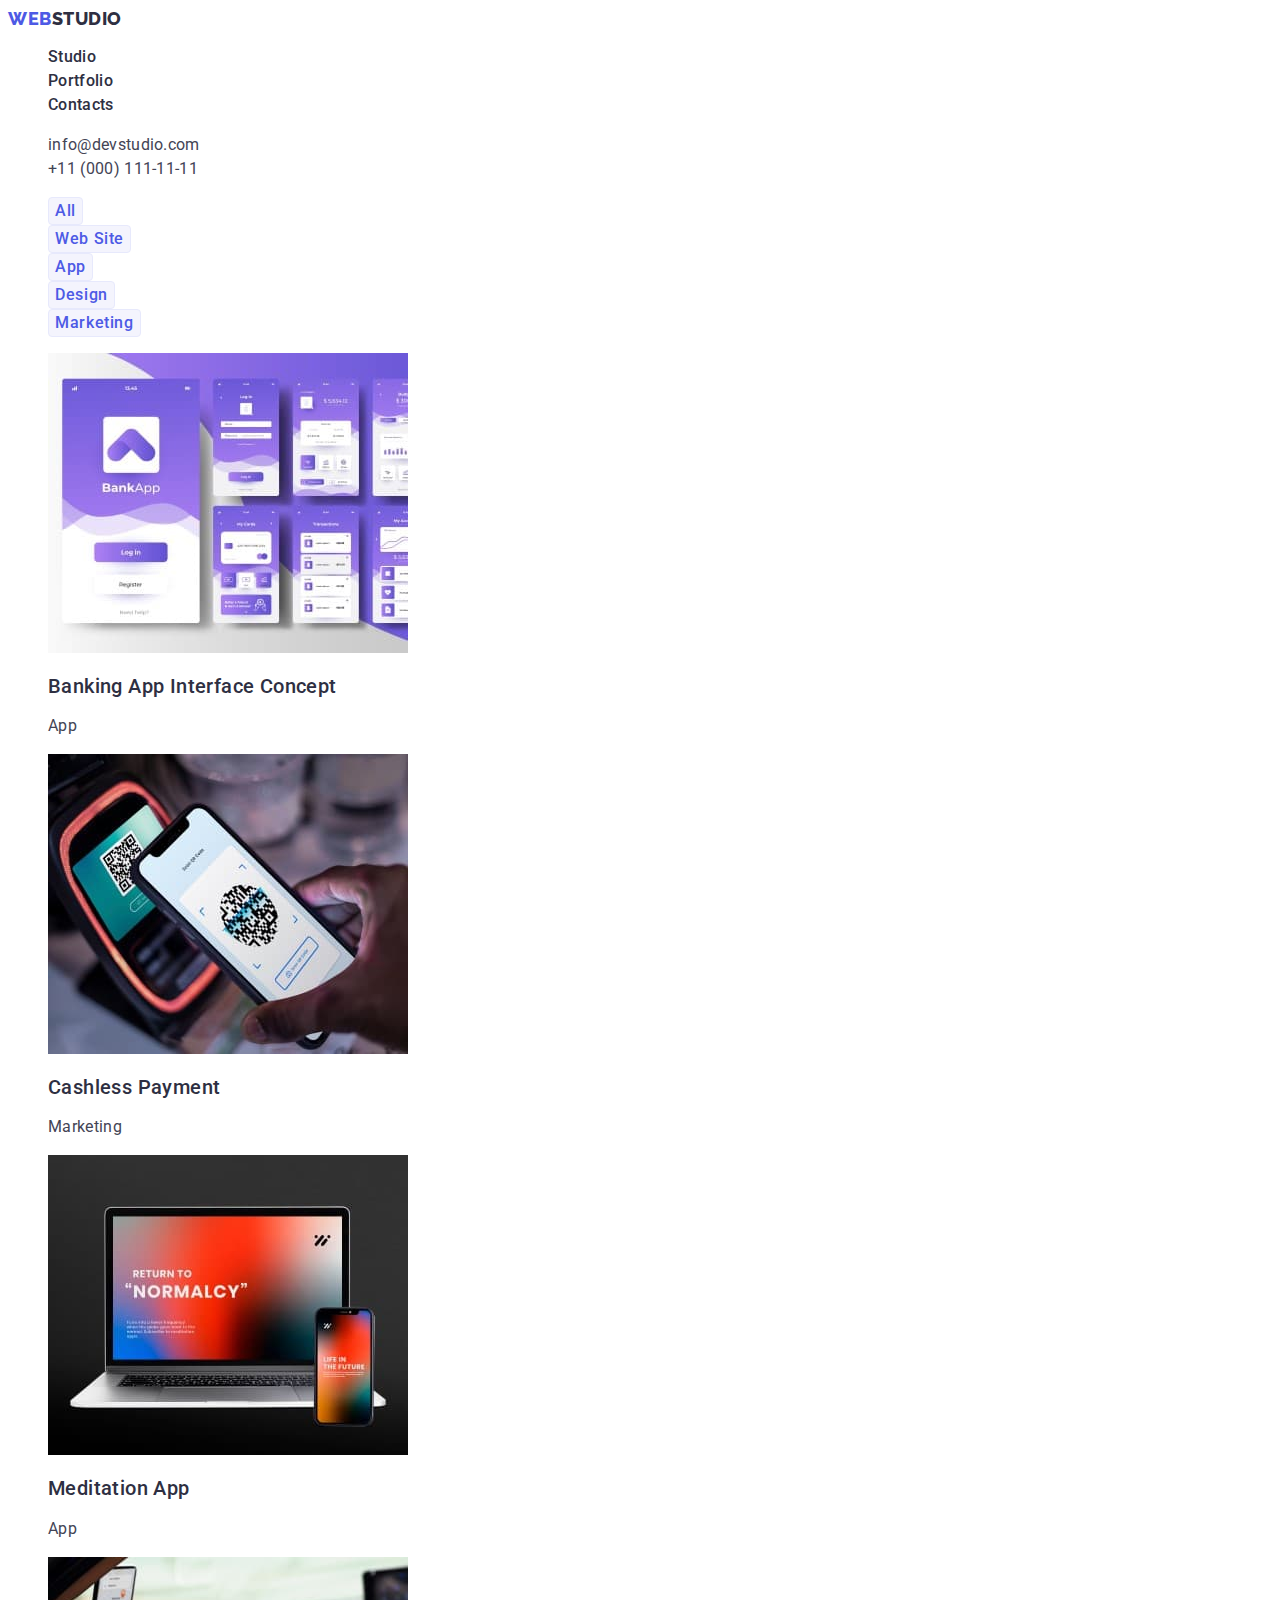
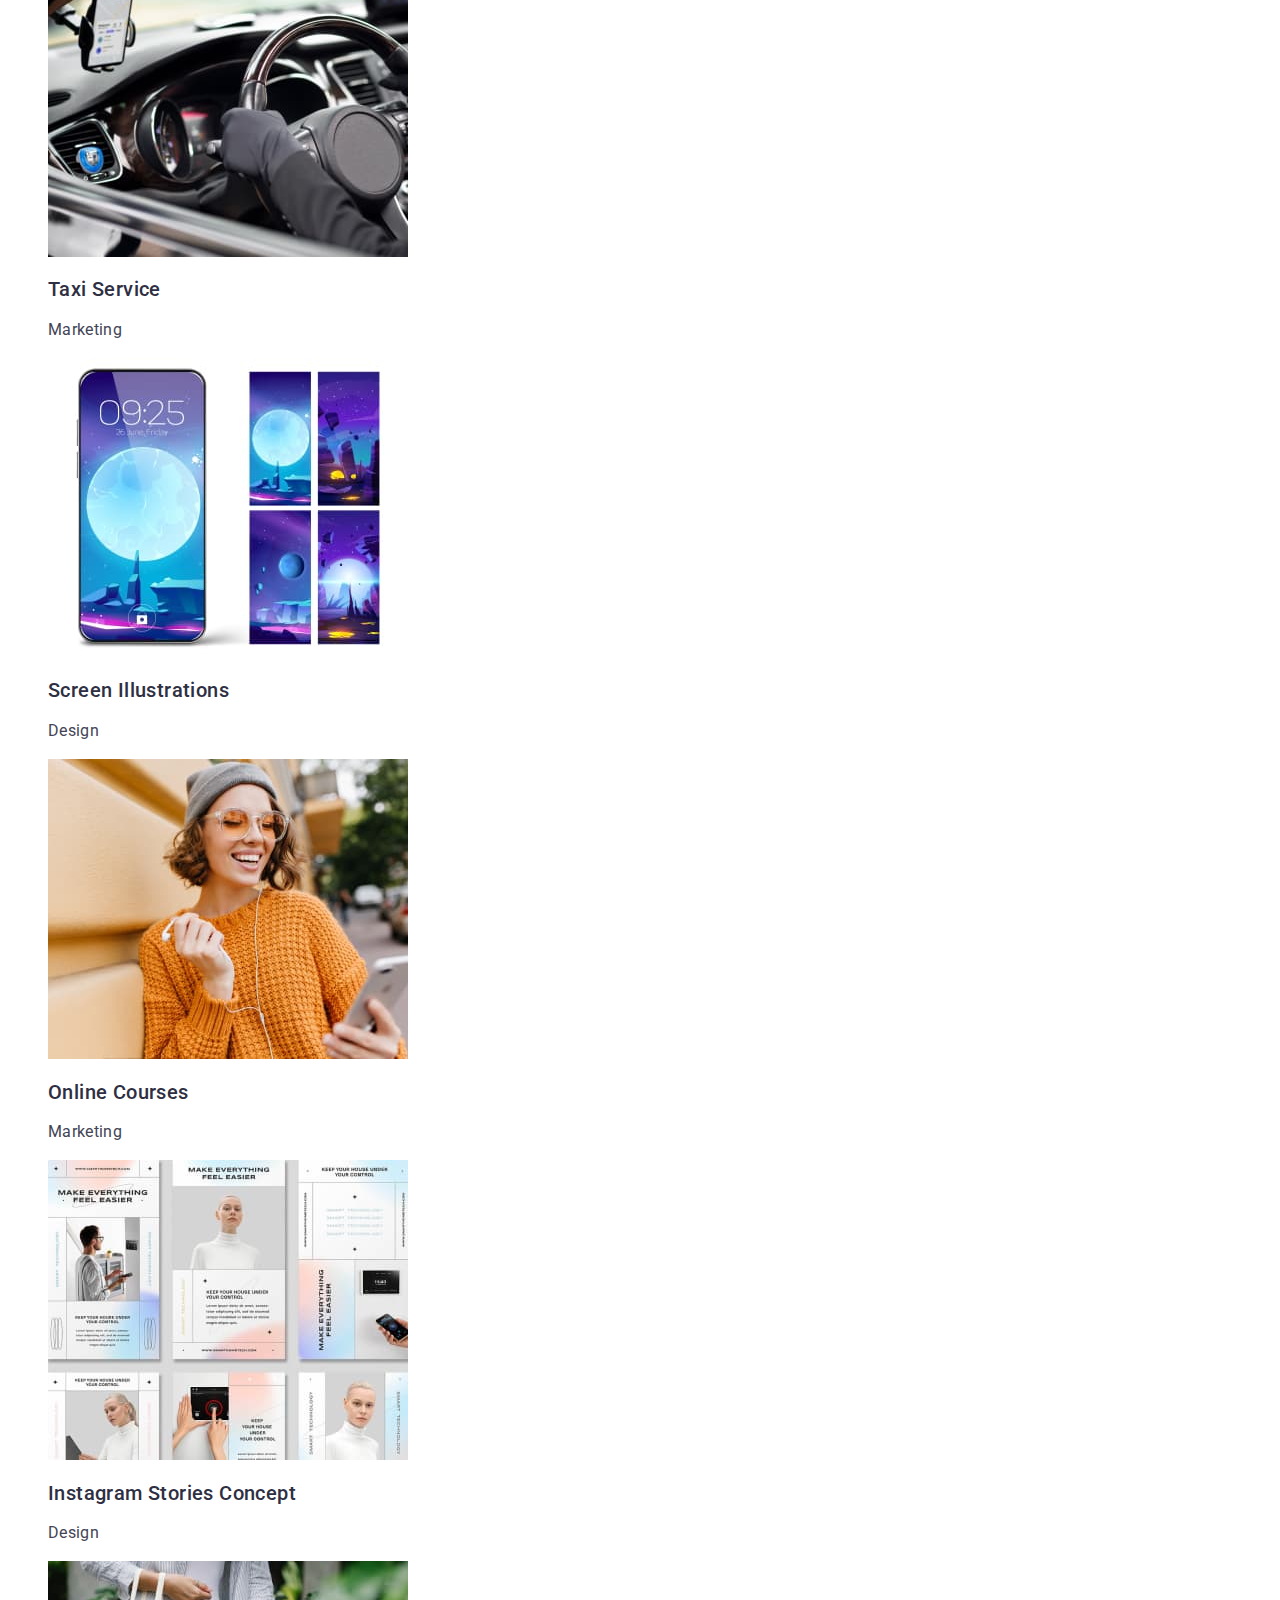
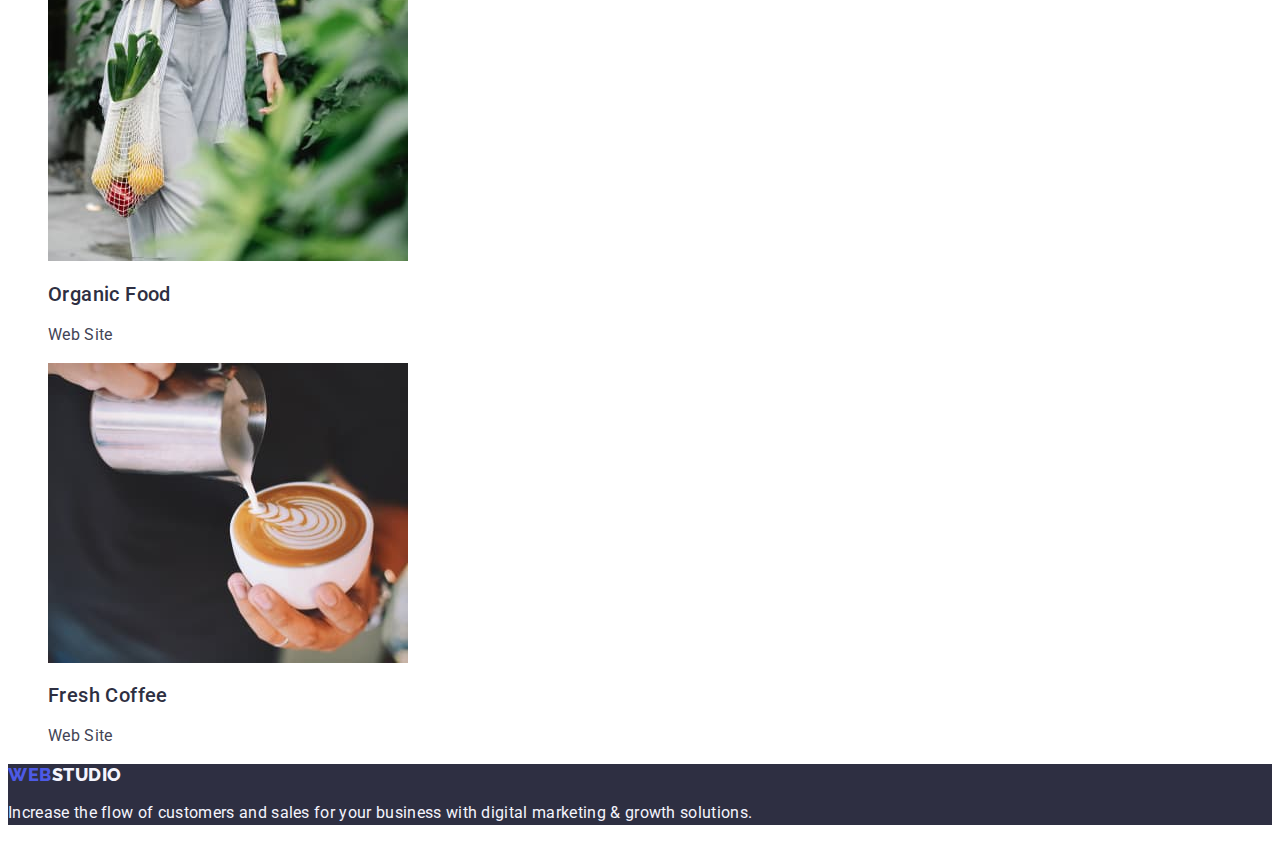
==== portfolio.html @ 61812d5c "Initial commit" ====
<!DOCTYPE html>
<html lang="en">
  <head>
    <meta charset="UTF-8" />
    <meta http-equiv="X-UA-Compatible" content="IE=edge" />
    <meta name="viewport" content="width=device-width, initial-scale=1.0" />
    <title>Portfolio</title>
    <link rel="preconnect" href="https://fonts.googleapis.com" />
    <link rel="preconnect" href="https://fonts.gstatic.com" crossorigin />
    <link
      href="https://fonts.googleapis.com/css2?family=Raleway:wght@800&family=Roboto:wght@400;500;700&display=swap"
      rel="stylesheet"
    />
    <link rel="stylesheet" href="./css/styles.css" />
  </head>
  <body>
        <!-- header -->
        <header class="page-header">
          <nav>
            <a class="logo link" href="./index.html">Web <span class="logo-part link">Studio</span> </a>
            <ul class="menu list">
              <li><a class="menu-list-item link" href="./index.html">Studio</a></li>
              <li><a class="menu-list-item link" href="./portfolio.html">Portfolio</a></li>
              <li><a class="menu-list-item link" href="">Contacts</a></li>
            </ul>
          </nav>
          <address class="contact-item-list">
            <ul class="list">
              <li>
                <a class="contact-item link" href="mailto:info@devstudio.com">info@devstudio.com</a>
              </li>
              <li>
                <a class="contact-item link" href="tel:+110001111111">+11 (000) 111-11-11</a>
              </li>
            </ul>
          </address>
        </header>
    <main>
      <section>
        <h1 hidden>Filters</h1>
        <ul class="list">
          <li><button class="main-nav first-nav-btn" type="button">All</button></li>
          <li><button class="main-nav first-nav-btn" type="button">Web Site</button></li>
          <li><button class="main-nav first-nav-btn" type="button">App</button></li>
          <li><button class="main-nav first-nav-btn" type="button">Design</button></li>
          <li><button class="main-nav first-nav-btn" type="button">Marketing</button></li>
        </ul>
        <!--Section 1-->
        <ul class="list">
          <li>
            <a class="link" href=""
              ><img class="card-style" src="./images/portfolio/row01-pic-01.jpg" alt="banking" width="360" />
              <h2 class="card-desc">Banking App Interface Concept</h2>
              <p class="card-link">App</p></a
            >
          </li>
          <li>
            <a class="link" href="">
              <img class="card-style" src="./images/portfolio/row01-pic-02.jpg" alt="cashless" width="360" />
              <h2 class="card-desc">Cashless Payment</h2>
              <p class="card-link">Marketing</p></a
            >
          </li>
          <li>
            <a class="link" href="">
              <img
                class="card-style"
                src="./images/portfolio/row01-pic-03.jpg"
                alt="meditation"
                width="360"
              />
              <h2 class="card-desc">Meditation App</h2>
              <p class="card-link">App</p></a
            >
          </li>
          <li>
            <a class="link" href="">
              <img class="card-style" src="./images/portfolio/row02-pic-01.jpg" alt="taxi" width="360" />
              <h2 class="card-desc">Taxi Service</h2>
              <p class="card-link">Marketing</p></a
            >
          </li>
          <li>
            <a class="link" href="">
              <img class="card-style" src="./images/portfolio/row02-pic-02.jpg" alt="screen" width="360" />
              <h2 class="card-desc">Screen Illustrations</h2>
              <p class="card-link">Design</p></a
            >
          </li>
          <li>
            <a class="link" href="">
              <img class="card-style" src="./images/portfolio/row02-pic-03.jpg" alt="girl" width="360" />
              <h2 class="card-desc">Online Courses</h2>
              <p class="card-link">Marketing</p></a
            >
          </li>
          <li>
            <a class="link" href="">
              <img
                class="card-style"
                src="./images/portfolio/row03-pic-01.jpg"
                alt="instagram"
                width="360"
              />
              <h2 class="card-desc">Instagram Stories Concept</h2>
              <p class="card-link">Design</p></a
            >
          </li>
          <li>
            <a class="link" href="">
              <img class="card-style" src="./images/portfolio/row03-pic-02.jpg" alt="foog" width="360" />
              <h2 class="card-desc">Organic Food</h2>
              <p class="card-link">Web Site</p></a
            >
          </li>
          <li>
            <a class="link" href="">
              <img class="card-style" src="./images/portfolio/row03-pic-03.jpg" alt="coffee" width="360" />
              <h2 class="card-desc">Fresh Coffee</h2>
              <p class="card-link">Web Site</p></a
            >
          </li>
        </ul>
      </section>
    </main>
    <!-- footer -->
    <footer class="footer-style">
      <a class="logo link" href="./index.html"
        >Web<span class="logo-part-secondary link">Studio</span></a
      >
      <p class="footer-content">
        Increase the flow of customers and sales for your business with digital marketing & growth
        solutions.
      </p>
    </footer>
  </body>
</html>
---- css/styles.css ----
:root {
  --font-family: 'Roboto', sans-serif;
  --secondary-font-family: 'Raleway', sans-serif;
  --main-color: #ffffff;
  --primary-background-color-theme-dark: #2e2f42;
  --accent-color: #404bbf;
  --primary-text-color-theme-dark: #434455;
  --btn-border-color: #9747ff;
  --secondary-text-color-theme-light: #f4f4fd;
  --btn-border-color-light: #e7e9fc;
  --secondary-text-color-theme-dark: #4d5ae5;}

body {
  font-family: var(--font-family);
  color: var(--primary-text-color-theme-dark);
  background-color: var(--main-color);
}
.list {
  list-style: none;
}

.link {
  text-decoration: none;
}

button {
  cursor: pointer;
  font-family: inherit;
}

/* header */
/* logo */
.logo {
  font-family: 'Raleway', sans-serif;
  font-weight: 800;
  font-size: 18px;
  line-height: 1.17;
  display: flex;
  align-items: center;
  letter-spacing: 0.03em;
  text-transform: uppercase;
  color: var(--secondary-text-color-theme-dark);
}

.logo-part {
  font-family: 'Raleway', sans-serif;
  font-weight: 800;
  font-size: 18px;
  line-height: 1.17;
  display: flex;
  align-items: center;
  letter-spacing: 0.03em;
  text-transform: uppercase;
  color: var(--primary-background-color-theme-dark);
}

.menu-list-item {
  font-weight: 500;
  font-size: 16px;
  line-height: 1.5;
  letter-spacing: 0.02em;
  color: var(--primary-background-color-theme-dark);
  
}
.menu-list-item:hover,
.menu-list-item:focus {
  color: var(--accent-color);
}
.contact-item-list {
  font-style: normal;
}
.contact-item {
  font-style: normal;
  font-weight: 400;
  font-size: 16px;
  line-height: 1.5;
  letter-spacing: 0.02em;
  color: var(--primary-text-color-theme-dark);
  
}
.contact-item:hover,
.contact-item:focus {
  color: var(--accent-color);
}

/* Main Studio*/
.hero-text {
  background-color: var(--primary-background-color-theme-dark);
}
.main-text {
  font-weight: 700;
  font-size: 56px;
  line-height: 1.07;
  text-align: center;
  letter-spacing: 0.02em;
  color: var(--main-color);
}
.order-btn {
  font-family: inherit;
  font-weight: 500;
  font-size: 16px;
  line-height: 1.5;
  display: flex;
  align-items: center;
  letter-spacing: 0.04em;
  color: var(--main-color);
  background-color: var(--secondary-text-color-theme-dark);
  box-shadow: 0px 4px 4px rgba(0, 0, 0, 0.15);
  border-radius: 4px;
}
.order-btn:hover,
.order-btn:focus {
  background-color: var(--accent-color);
}
/* Section 1 */
.feature-name {
  font-weight: 500;
  font-size: 20px;
  line-height: 1.2;
  letter-spacing: 0.02em;
  color: var(--primary-background-color-theme-dark);
}
.feature-descr {
  font-size: 16px;
  line-height: 1.5;
  letter-spacing: 0.02em;
  color: var(--primary-text-color-theme-dark);
}

/* Section 2 */
.team-card {
  background-color: var(--secondary-text-color-theme-light);
}
.title {
  font-weight: 700;
  font-size: 36px;
  line-height: 1.11;
  text-align: center;
  letter-spacing: 0.02em;
  text-transform: capitalize;
  color: var(--primary-background-color-theme-dark);
}
.card-item-style {
 
}

/* Section 3 */
.team {
  background-color: var(--main-color);
  box-shadow: 0px 1px 6px rgba(46, 47, 66, 0.08), 0px 1px 1px rgba(46, 47, 66, 0.16),
    0px 2px 1px rgba(46, 47, 66, 0.08);
  border-radius: 0px 0px 4px 4px;
}
.team-name {
  font-weight: 500;
  font-size: 20px;
  line-height: 1.2;
  letter-spacing: 0.02em;
  color: var(--primary-background-color-theme-dark);
}
.team-position {
  font-size: 16px;
  line-height: 1.5;
  letter-spacing: 0.02em;
  color: var(--primary-text-color-theme-dark);
}

/* Footer */
.footer-style {
  background-color: var(--primary-background-color-theme-dark);
}
.footer-content {
  font-weight: 400;
  font-size: 16px;
  line-height: 1.5;
  letter-spacing: 0.02em;
  color: var(--secondary-text-color-theme-light);
}
.logo-part-secondary {
  font-family: 'Raleway';
  font-weight: 800;
  font-size: 18px;
  line-height: 1.17;
  display: flex;
  align-items: center;
  letter-spacing: 0.03em;
  text-transform: uppercase;
  color: var(--secondary-text-color-theme-light);
}
/* Main portfolio */

.main-nav {
  font-weight: 500;
  font-size: 16px;
  line-height: 1.5;
  display: flex;
  align-items: center;
  text-align: center;
  letter-spacing: 0.04em;
  color: var(--secondary-text-color-theme-dark);
  box-sizing: border-box;
  background-color: var(--secondary-text-color-theme-light);
  border: 1px solid var(--btn-border-color-light);
  border-radius: 4px;
}
.first-nav-btn:hover,
.first-nav-btn:focus {
  background-color: var(--accent-color);
  color: var(--main-color);
}
.card-desc {
  font-weight: 500;
  font-size: 20px;
  line-height: 1.2;
  letter-spacing: 0.02em;
  color: var(--primary-background-color-theme-dark);
}
.card-link {
  font-size: 16px;
  line-height: 1.5;
  letter-spacing: 0.02em;
  color: var(--primary-text-color-theme-dark);
}
.card-style {
  
}
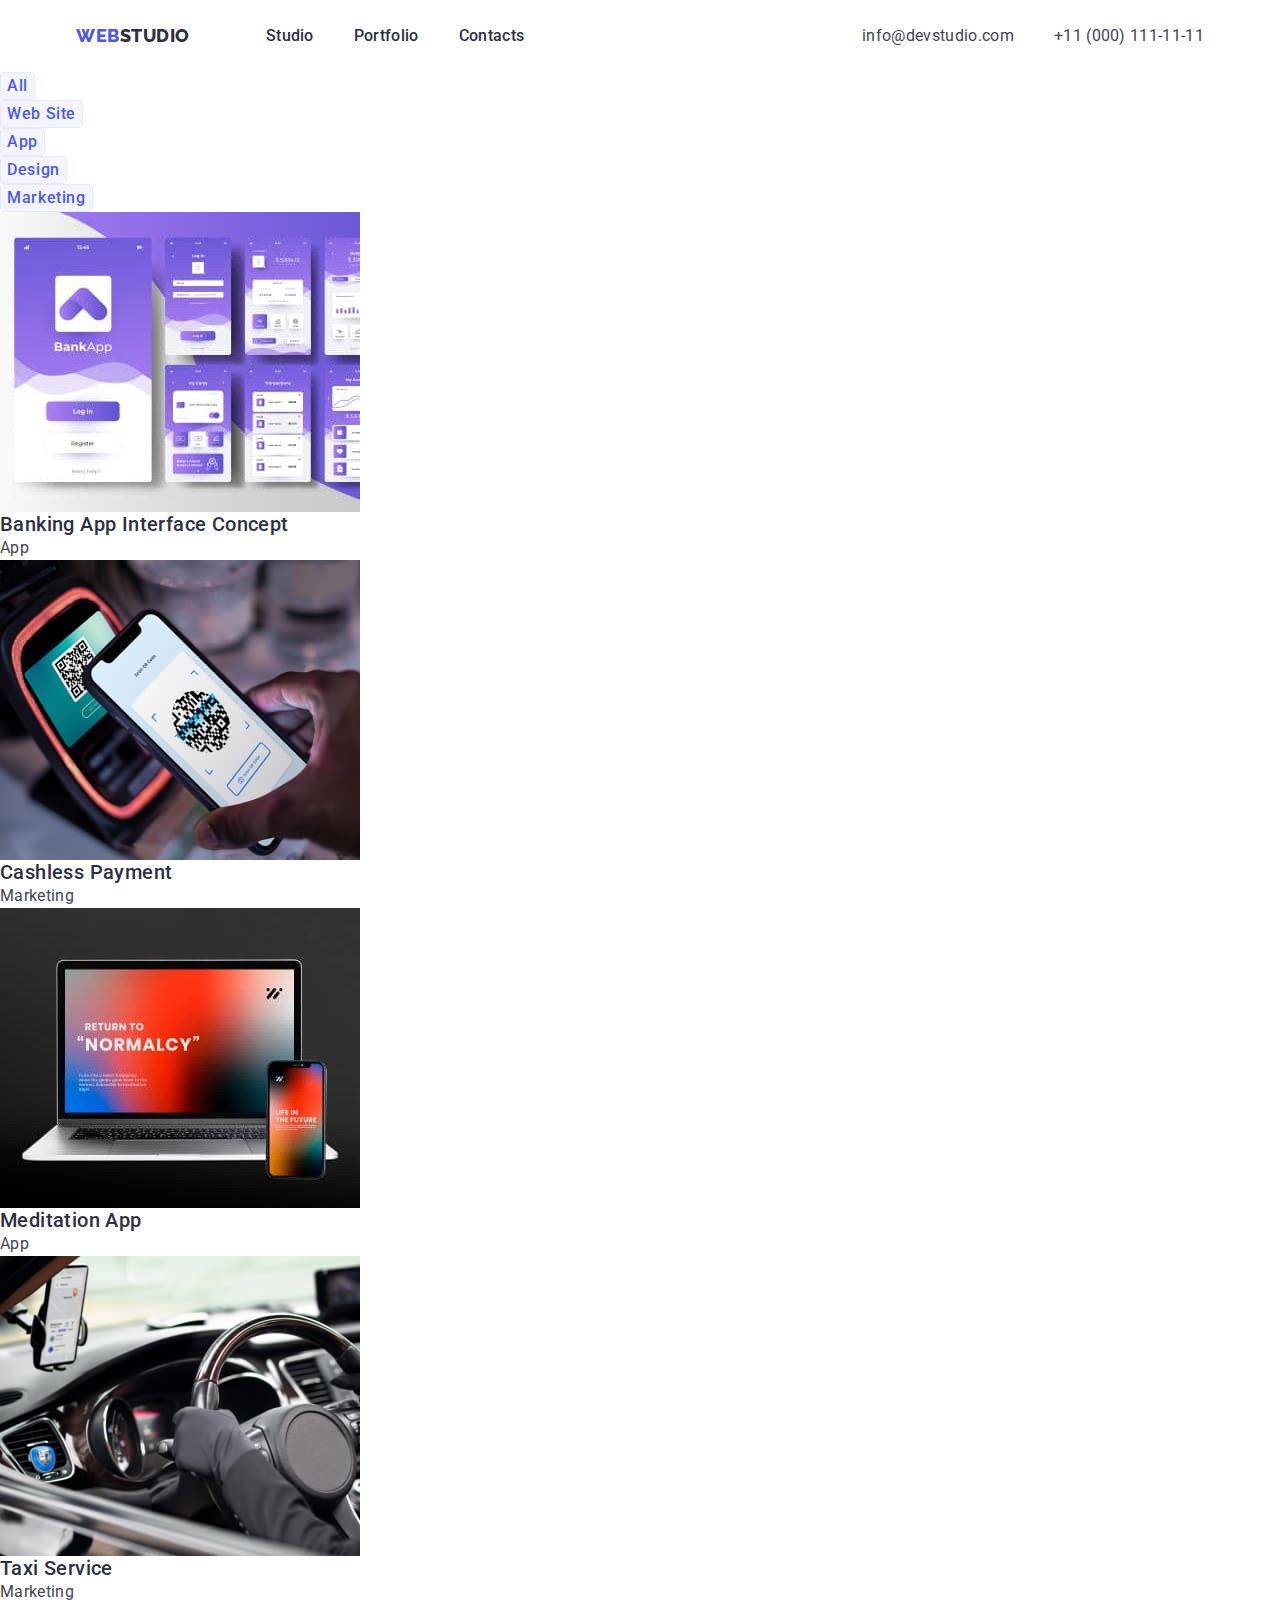
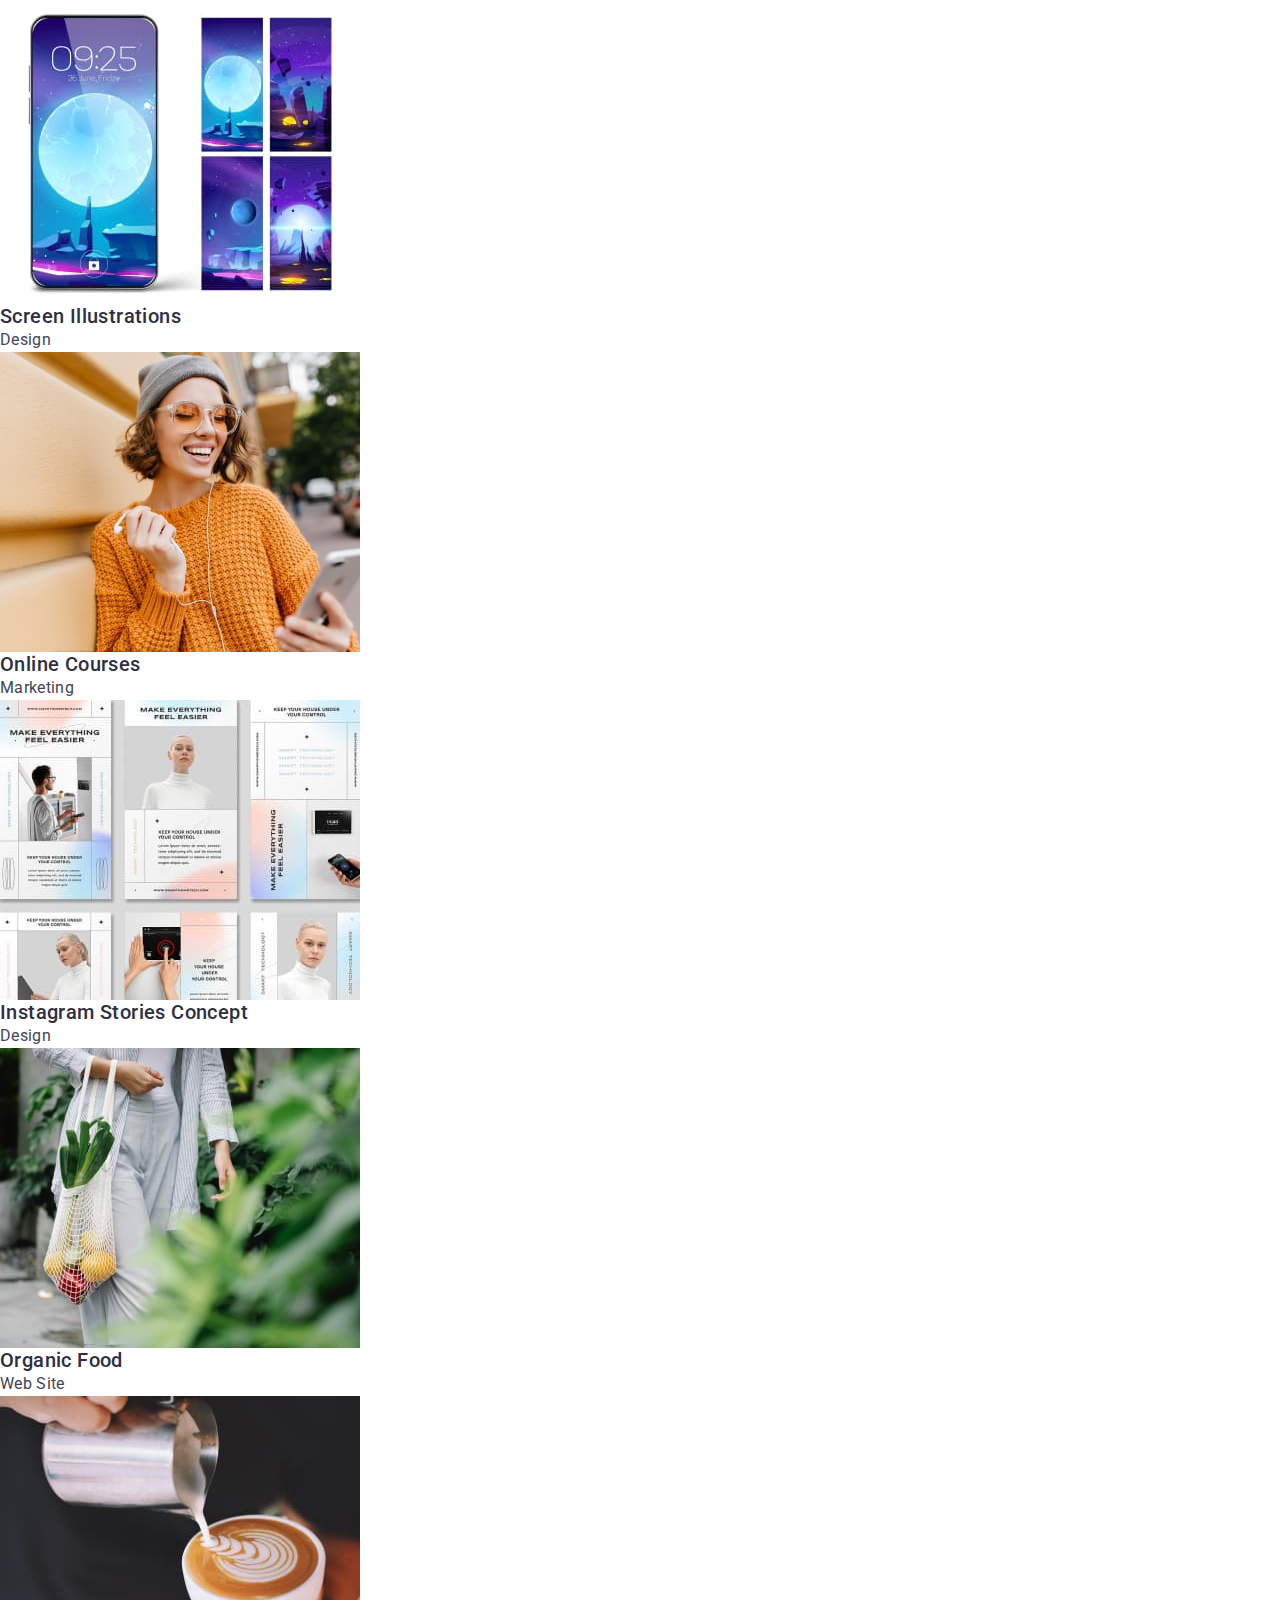
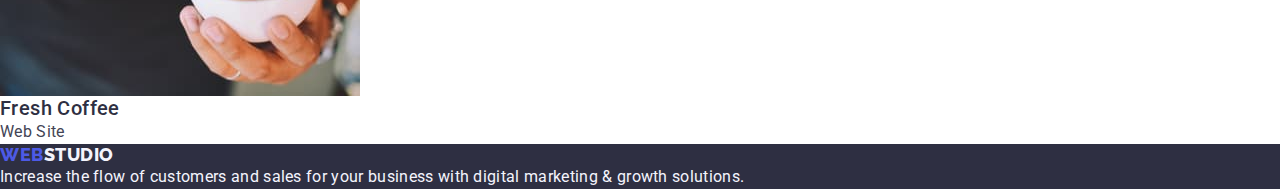
==== commit c1dae35e: "draft" ====
--- a/portfolio.html
+++ b/portfolio.html
@@ -11,30 +11,38 @@
       href="https://fonts.googleapis.com/css2?family=Raleway:wght@800&family=Roboto:wght@400;500;700&display=swap"
       rel="stylesheet"
     />
+    <link
+      rel="stylesheet"
+      href="https://cdnjs.cloudflare.com/ajax/libs/modern-normalize/1.1.0/modern-normalize.min.css"
+    />
     <link rel="stylesheet" href="./css/styles.css" />
   </head>
   <body>
-        <!-- header -->
-        <header class="page-header">
-          <nav>
-            <a class="logo link" href="./index.html">Web <span class="logo-part link">Studio</span> </a>
-            <ul class="menu list">
-              <li><a class="menu-list-item link" href="./index.html">Studio</a></li>
-              <li><a class="menu-list-item link" href="./portfolio.html">Portfolio</a></li>
-              <li><a class="menu-list-item link" href="">Contacts</a></li>
-            </ul>
-          </nav>
-          <address class="contact-item-list">
-            <ul class="list">
-              <li>
-                <a class="contact-item link" href="mailto:info@devstudio.com">info@devstudio.com</a>
-              </li>
-              <li>
-                <a class="contact-item link" href="tel:+110001111111">+11 (000) 111-11-11</a>
-              </li>
-            </ul>
-          </address>
-        </header>
+    <!-- header -->
+    <header class="page-header">
+      <div class="container page-header-container">
+        <nav class="page-navigation">
+          <a class="logo-part-one link" href="./index.html"
+            >Web <span class="logo-part-second link">Studio</span>
+          </a>
+          <ul class="menu list">
+            <li><a class="menu-list-item link" href="./index.html">Studio</a></li>
+            <li><a class="menu-list-item link" href="./portfolio.html">Portfolio</a></li>
+            <li><a class="menu-list-item link" href="">Contacts</a></li>
+          </ul>
+        </nav>
+        <address class="contact-item-list">
+          <ul class="contact list">
+            <li>
+              <a class="contact-item link" href="mailto:info@devstudio.com">info@devstudio.com</a>
+            </li>
+            <li>
+              <a class="contact-item link" href="tel:+110001111111">+11 (000) 111-11-11</a>
+            </li>
+          </ul>
+        </address>
+      </div>
+    </header>
     <main>
       <section>
         <h1 hidden>Filters</h1>
@@ -45,18 +53,28 @@
           <li><button class="main-nav first-nav-btn" type="button">Design</button></li>
           <li><button class="main-nav first-nav-btn" type="button">Marketing</button></li>
         </ul>
-        <!--Section 1-->
+        <!--Section 1 servises-->
         <ul class="list">
           <li>
             <a class="link" href=""
-              ><img class="card-style" src="./images/portfolio/row01-pic-01.jpg" alt="banking" width="360" />
+              ><img
+                class="card-style"
+                src="./images/portfolio/row01-pic-01.jpg"
+                alt="banking"
+                width="360"
+              />
               <h2 class="card-desc">Banking App Interface Concept</h2>
               <p class="card-link">App</p></a
             >
           </li>
           <li>
             <a class="link" href="">
-              <img class="card-style" src="./images/portfolio/row01-pic-02.jpg" alt="cashless" width="360" />
+              <img
+                class="card-style"
+                src="./images/portfolio/row01-pic-02.jpg"
+                alt="cashless"
+                width="360"
+              />
               <h2 class="card-desc">Cashless Payment</h2>
               <p class="card-link">Marketing</p></a
             >
@@ -75,21 +93,36 @@
           </li>
           <li>
             <a class="link" href="">
-              <img class="card-style" src="./images/portfolio/row02-pic-01.jpg" alt="taxi" width="360" />
+              <img
+                class="card-style"
+                src="./images/portfolio/row02-pic-01.jpg"
+                alt="taxi"
+                width="360"
+              />
               <h2 class="card-desc">Taxi Service</h2>
               <p class="card-link">Marketing</p></a
             >
           </li>
           <li>
             <a class="link" href="">
-              <img class="card-style" src="./images/portfolio/row02-pic-02.jpg" alt="screen" width="360" />
+              <img
+                class="card-style"
+                src="./images/portfolio/row02-pic-02.jpg"
+                alt="screen"
+                width="360"
+              />
               <h2 class="card-desc">Screen Illustrations</h2>
               <p class="card-link">Design</p></a
             >
           </li>
           <li>
             <a class="link" href="">
-              <img class="card-style" src="./images/portfolio/row02-pic-03.jpg" alt="girl" width="360" />
+              <img
+                class="card-style"
+                src="./images/portfolio/row02-pic-03.jpg"
+                alt="girl"
+                width="360"
+              />
               <h2 class="card-desc">Online Courses</h2>
               <p class="card-link">Marketing</p></a
             >
@@ -108,14 +141,24 @@
           </li>
           <li>
             <a class="link" href="">
-              <img class="card-style" src="./images/portfolio/row03-pic-02.jpg" alt="foog" width="360" />
+              <img
+                class="card-style"
+                src="./images/portfolio/row03-pic-02.jpg"
+                alt="foog"
+                width="360"
+              />
               <h2 class="card-desc">Organic Food</h2>
               <p class="card-link">Web Site</p></a
             >
           </li>
           <li>
             <a class="link" href="">
-              <img class="card-style" src="./images/portfolio/row03-pic-03.jpg" alt="coffee" width="360" />
+              <img
+                class="card-style"
+                src="./images/portfolio/row03-pic-03.jpg"
+                alt="coffee"
+                width="360"
+              />
               <h2 class="card-desc">Fresh Coffee</h2>
               <p class="card-link">Web Site</p></a
             >
@@ -125,7 +168,7 @@
     </main>
     <!-- footer -->
     <footer class="footer-style">
-      <a class="logo link" href="./index.html"
+      <a class="logo-part-one link" href="./index.html"
         >Web<span class="logo-part-secondary link">Studio</span></a
       >
       <p class="footer-content">
--- a/css/styles.css
+++ b/css/styles.css
@@ -8,29 +8,92 @@
   --btn-border-color: #9747ff;
   --secondary-text-color-theme-light: #f4f4fd;
   --btn-border-color-light: #e7e9fc;
-  --secondary-text-color-theme-dark: #4d5ae5;}
-
+  --secondary-text-color-theme-dark: #4d5ae5;
+}
+
+/* Default */
+.list {
+  list-style: none;
+}
+
+.link {
+  text-decoration: none;
+}
+
+button {
+  cursor: pointer;
+}
+
+h1,
+h2,
+h3,
+h4,
+p {
+  margin-top: 0;
+  margin-bottom: 0;
+}
+
+ul,
+ol {
+  margin-top: 0;
+  margin-bottom: 0;
+  padding-left: 0;
+}
+
+img {
+  display: block;
+}
+
+.container {
+  width: 1158px;
+  margin-right: auto;
+  margin-left: auto;
+  padding-right: 15px;
+  padding-left: 15px;
+}
+
+
+/* BODY STYLE */
 body {
   font-family: var(--font-family);
   color: var(--primary-text-color-theme-dark);
   background-color: var(--main-color);
 }
-.list {
-  list-style: none;
-}
-
-.link {
-  text-decoration: none;
-}
-
-button {
-  cursor: pointer;
-  font-family: inherit;
-}
-
-/* header */
-/* logo */
-.logo {
+
+/* HEADER */
+
+.page-header {
+  display: flex;
+  align-items: center;
+  padding-top: 24px;
+  padding-bottom: 24px;
+}
+
+.page-navigation {
+  display: flex;
+  align-items: center;
+  column-gap: 76px;
+}
+.menu {
+  display: flex;
+  column-gap: 40px;
+  align-items: flex-end;
+  /* align-items: center; */
+}
+.contact {
+  display: flex;
+  gap: 40px;
+
+  /* align-items: center; */
+}
+
+.page-header-container {
+  display: flex;
+  align-items: center;
+  
+}
+
+.logo-part-one {
   font-family: 'Raleway', sans-serif;
   font-weight: 800;
   font-size: 18px;
@@ -42,7 +105,7 @@
   color: var(--secondary-text-color-theme-dark);
 }
 
-.logo-part {
+.logo-part-second {
   font-family: 'Raleway', sans-serif;
   font-weight: 800;
   font-size: 18px;
@@ -60,7 +123,6 @@
   line-height: 1.5;
   letter-spacing: 0.02em;
   color: var(--primary-background-color-theme-dark);
-  
 }
 .menu-list-item:hover,
 .menu-list-item:focus {
@@ -68,6 +130,7 @@
 }
 .contact-item-list {
   font-style: normal;
+  margin-left: auto;
 }
 .contact-item {
   font-style: normal;
@@ -75,8 +138,8 @@
   font-size: 16px;
   line-height: 1.5;
   letter-spacing: 0.02em;
-  color: var(--primary-text-color-theme-dark);
-  
+  margin-left: auto;
+  color: var(--primary-text-color-theme-dark);
 }
 .contact-item:hover,
 .contact-item:focus {
@@ -140,8 +203,8 @@
   text-transform: capitalize;
   color: var(--primary-background-color-theme-dark);
 }
+/* Not now  */
 .card-item-style {
- 
 }
 
 /* Section 3 */
@@ -222,5 +285,4 @@
   color: var(--primary-text-color-theme-dark);
 }
 .card-style {
-  
-}
+}
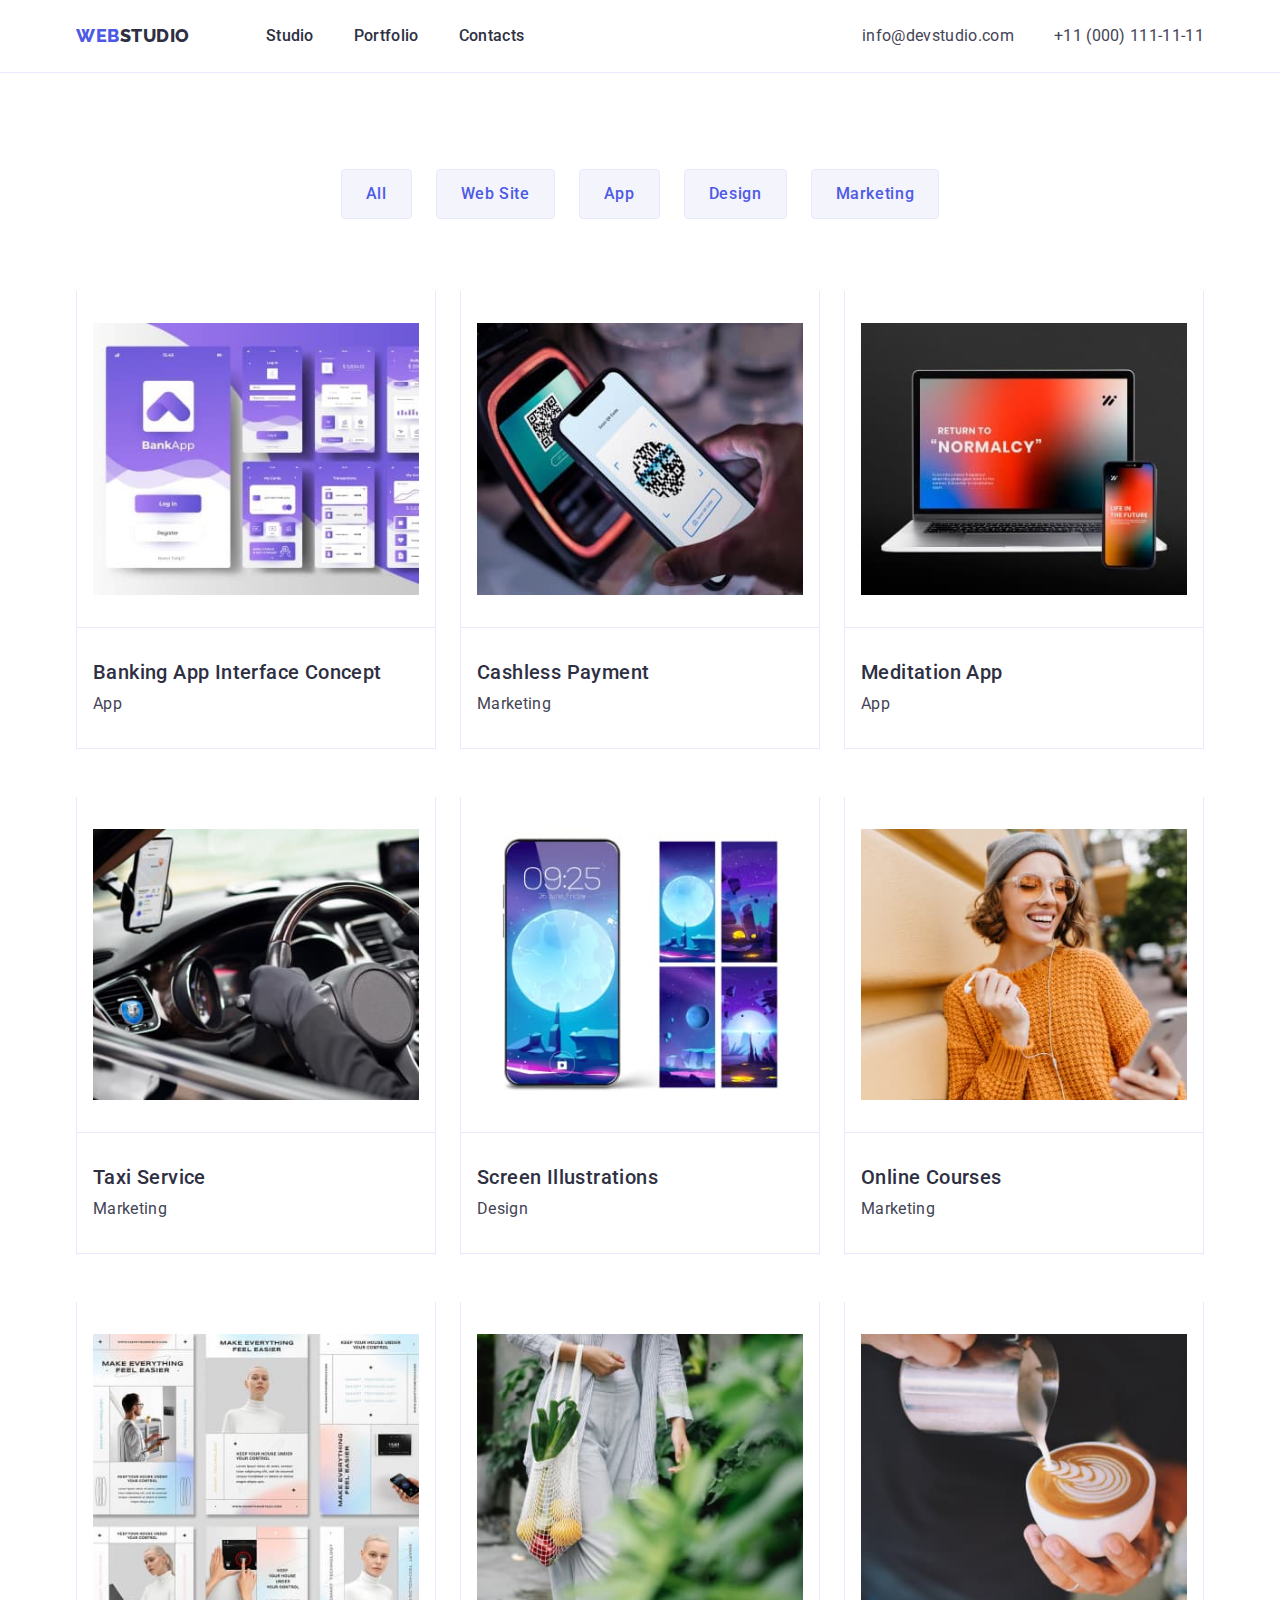
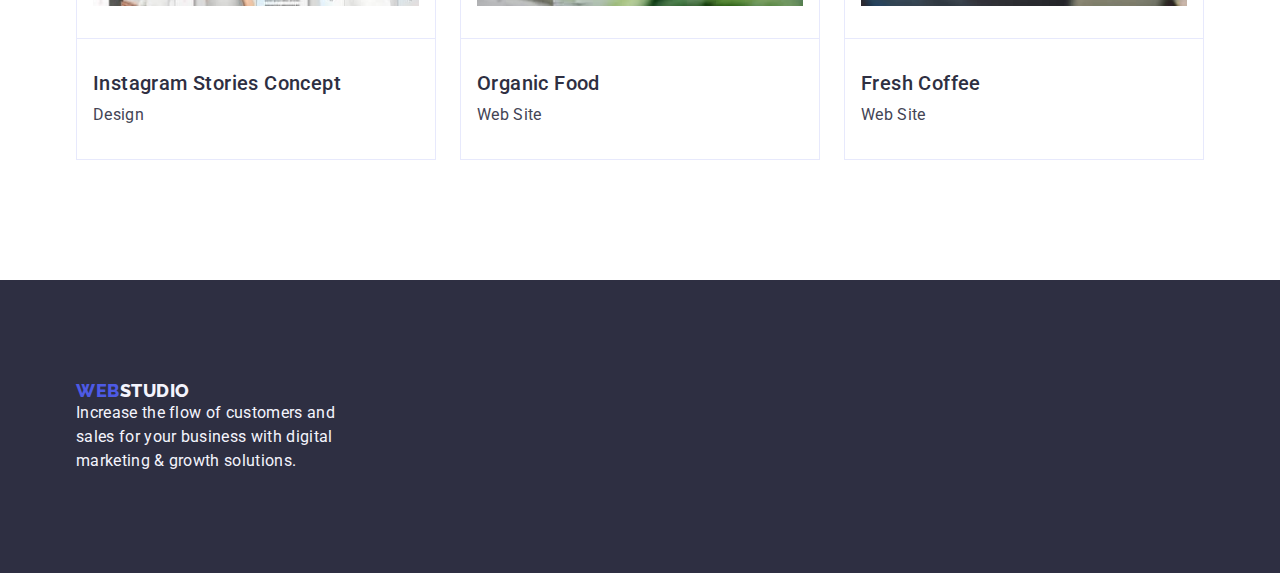
==== commit cdc633e5: "home3" ====
--- a/portfolio.html
+++ b/portfolio.html
@@ -44,18 +44,21 @@
       </div>
     </header>
     <main>
-      <section>
-        <h1 hidden>Filters</h1>
-        <ul class="list">
+      <section class="portfolio-section">
+        <div class="container">
+          <h1 class="visually-hidden">Filters</h1>
+        <ul class="list main-nav-portfolio">
           <li><button class="main-nav first-nav-btn" type="button">All</button></li>
           <li><button class="main-nav first-nav-btn" type="button">Web Site</button></li>
           <li><button class="main-nav first-nav-btn" type="button">App</button></li>
           <li><button class="main-nav first-nav-btn" type="button">Design</button></li>
           <li><button class="main-nav first-nav-btn" type="button">Marketing</button></li>
-        </ul>
+        </ul>   
+        
+        
         <!--Section 1 servises-->
-        <ul class="list">
-          <li>
+        <ul class="list card-section">
+          <li class="card-section-item">
             <a class="link" href=""
               ><img
                 class="card-style"
@@ -63,11 +66,14 @@
                 alt="banking"
                 width="360"
               />
+          <div class="card-style">
               <h2 class="card-desc">Banking App Interface Concept</h2>
-              <p class="card-link">App</p></a
-            >
+              <p class="card-link">App</p>
+          </div></a
+              >
+              
           </li>
-          <li>
+          <li class="card-section-item">
             <a class="link" href="">
               <img
                 class="card-style"
@@ -75,11 +81,12 @@
                 alt="cashless"
                 width="360"
               />
-              <h2 class="card-desc">Cashless Payment</h2>
-              <p class="card-link">Marketing</p></a
+              <div class="card-style"><h2 class="card-desc">Cashless Payment</h2>
+              <p class="card-link">Marketing</p></div></a
             >
+              
           </li>
-          <li>
+          <li class="card-section-item">
             <a class="link" href="">
               <img
                 class="card-style"
@@ -87,11 +94,13 @@
                 alt="meditation"
                 width="360"
               />
-              <h2 class="card-desc">Meditation App</h2>
-              <p class="card-link">App</p></a
+              <div class="card-style">
+                <h2 class="card-desc">Meditation App</h2>
+              <p class="card-link">App</p></div></a
             >
+              
           </li>
-          <li>
+          <li class="card-section-item">
             <a class="link" href="">
               <img
                 class="card-style"
@@ -99,11 +108,12 @@
                 alt="taxi"
                 width="360"
               />
-              <h2 class="card-desc">Taxi Service</h2>
-              <p class="card-link">Marketing</p></a
+              <div class="card-style"> <h2 class="card-desc">Taxi Service</h2>
+              <p class="card-link">Marketing</p></div></a
             >
+             
           </li>
-          <li>
+          <li class="card-section-item">
             <a class="link" href="">
               <img
                 class="card-style"
@@ -111,11 +121,12 @@
                 alt="screen"
                 width="360"
               />
-              <h2 class="card-desc">Screen Illustrations</h2>
-              <p class="card-link">Design</p></a
+              <div class="card-style"> <h2 class="card-desc">Screen Illustrations</h2>
+              <p class="card-link">Design</p></div></a
             >
+             
           </li>
-          <li>
+          <li class="card-section-item">
             <a class="link" href="">
               <img
                 class="card-style"
@@ -123,11 +134,12 @@
                 alt="girl"
                 width="360"
               />
-              <h2 class="card-desc">Online Courses</h2>
-              <p class="card-link">Marketing</p></a
+              <div class="card-style"><h2 class="card-desc">Online Courses</h2>
+              <p class="card-link">Marketing</p></div></a
             >
+              
           </li>
-          <li>
+          <li class="card-section-item">
             <a class="link" href="">
               <img
                 class="card-style"
@@ -135,11 +147,12 @@
                 alt="instagram"
                 width="360"
               />
-              <h2 class="card-desc">Instagram Stories Concept</h2>
-              <p class="card-link">Design</p></a
+              <div class="card-style"> <h2 class="card-desc">Instagram Stories Concept</h2>
+              <p class="card-link">Design</p></div></a
             >
+             
           </li>
-          <li>
+          <li class="card-section-item">
             <a class="link" href="">
               <img
                 class="card-style"
@@ -147,11 +160,12 @@
                 alt="foog"
                 width="360"
               />
-              <h2 class="card-desc">Organic Food</h2>
-              <p class="card-link">Web Site</p></a
+              <div class="card-style"> <h2 class="card-desc">Organic Food</h2>
+              <p class="card-link">Web Site</p></div></a
             >
+             
           </li>
-          <li>
+          <li class="card-section-item">
             <a class="link" href="">
               <img
                 class="card-style"
@@ -159,22 +173,26 @@
                 alt="coffee"
                 width="360"
               />
-              <h2 class="card-desc">Fresh Coffee</h2>
-              <p class="card-link">Web Site</p></a
+              <div class="card-style"><h2 class="card-desc">Fresh Coffee</h2>
+              <p class="card-link">Web Site</p></div></a
             >
+              
           </li>
         </ul>
-      </section>
+      </div>
+    </section>
     </main>
     <!-- footer -->
     <footer class="footer-style">
-      <a class="logo-part-one link" href="./index.html"
+      <div class="container">
+        <a class="logo-part-one link" href="./index.html"
         >Web<span class="logo-part-secondary link">Studio</span></a
       >
       <p class="footer-content">
         Increase the flow of customers and sales for your business with digital marketing & growth
         solutions.
       </p>
-    </footer>
+      </div>
+          </footer>
   </body>
 </html>
--- a/css/styles.css
+++ b/css/styles.css
@@ -52,6 +52,22 @@
   padding-left: 15px;
 }
 
+.section {
+  padding-top: 120px;
+  padding-bottom: 120px;
+}
+.visually-hidden {
+  position: absolute;
+  width: 1px;
+  height: 1px;
+  margin: -1px;
+  border: 0;
+  padding: 0;
+  white-space: nowrap;
+  clip-path: inset(100%);
+  clip: rect(0 0 0 0);
+  overflow: hidden;
+}
 
 /* BODY STYLE */
 body {
@@ -67,6 +83,7 @@
   align-items: center;
   padding-top: 24px;
   padding-bottom: 24px;
+  border-bottom: 1px solid #e7e9fc;
 }
 
 .page-navigation {
@@ -90,7 +107,6 @@
 .page-header-container {
   display: flex;
   align-items: center;
-  
 }
 
 .logo-part-one {
@@ -147,8 +163,11 @@
 }
 
 /* Main Studio*/
-.hero-text {
+/* Hero section */
+.hero-page {
   background-color: var(--primary-background-color-theme-dark);
+  padding-top: 188px;
+  padding-bottom: 188px;
 }
 .main-text {
   font-weight: 700;
@@ -157,6 +176,9 @@
   text-align: center;
   letter-spacing: 0.02em;
   color: var(--main-color);
+  max-width: 496px;
+  margin-left: auto;
+  margin-right: auto;
 }
 .order-btn {
   font-family: inherit;
@@ -170,19 +192,41 @@
   background-color: var(--secondary-text-color-theme-dark);
   box-shadow: 0px 4px 4px rgba(0, 0, 0, 0.15);
   border-radius: 4px;
+  padding: 16px 32px 16px 32px;
+  display: block;
+  list-style: none;
+  min-width: 169px;
+  /* height: 56px; */
+  margin-left: auto;
+  margin-right: auto;
+  margin-top: 48px;
+  border: none;
 }
 .order-btn:hover,
 .order-btn:focus {
   background-color: var(--accent-color);
 }
-/* Section 1 */
+/* Section 2 features */
+
+.features-container {
+  display: flex;
+  gap: 24px;
+  justify-content: space-between;
+}
+
+.features-container-item {
+  width: calc((100% - 72px) /4);
+}
+
 .feature-name {
   font-weight: 500;
   font-size: 20px;
   line-height: 1.2;
   letter-spacing: 0.02em;
   color: var(--primary-background-color-theme-dark);
-}
+  margin-bottom: 8px;
+}
+
 .feature-descr {
   font-size: 16px;
   line-height: 1.5;
@@ -190,10 +234,24 @@
   color: var(--primary-text-color-theme-dark);
 }
 
-/* Section 2 */
-.team-card {
-  background-color: var(--secondary-text-color-theme-light);
-}
+
+
+/* Section 3 we doing */
+
+.we-doing-section {
+  padding-bottom: 120px;
+}
+
+.title-item-container {
+  display: flex;
+  flex-direction: row;
+  justify-content: center;
+  gap: 24px;
+}
+.we-doing-section-card {
+  width: calc((100% - 48px) / 3);
+}
+
 .title {
   font-weight: 700;
   font-size: 36px;
@@ -202,17 +260,23 @@
   letter-spacing: 0.02em;
   text-transform: capitalize;
   color: var(--primary-background-color-theme-dark);
-}
-/* Not now  */
-.card-item-style {
-}
-
-/* Section 3 */
+  margin-bottom: 72px;
+  padding: 0;
+}
+
+
+/* Section 4 team*/
+
+.team-container {
+  display: flex;
+  gap: 24px;
+}
 .team {
   background-color: var(--main-color);
   box-shadow: 0px 1px 6px rgba(46, 47, 66, 0.08), 0px 1px 1px rgba(46, 47, 66, 0.16),
     0px 2px 1px rgba(46, 47, 66, 0.08);
   border-radius: 0px 0px 4px 4px;
+  flex-basis: ((100%-3 * 24px) /4);
 }
 .team-name {
   font-weight: 500;
@@ -220,17 +284,31 @@
   line-height: 1.2;
   letter-spacing: 0.02em;
   color: var(--primary-background-color-theme-dark);
-}
+  text-align: center;
+  margin-bottom: 8px;
+}
+
 .team-position {
   font-size: 16px;
   line-height: 1.5;
   letter-spacing: 0.02em;
   color: var(--primary-text-color-theme-dark);
+  text-align: center;
+}
+
+.team-description {
+  padding: 32px 16px;
+}
+
+.team-card {
+  background-color: var(--secondary-text-color-theme-light);
 }
 
 /* Footer */
+
 .footer-style {
   background-color: var(--primary-background-color-theme-dark);
+  padding: 100px 0;
 }
 .footer-content {
   font-weight: 400;
@@ -238,6 +316,7 @@
   line-height: 1.5;
   letter-spacing: 0.02em;
   color: var(--secondary-text-color-theme-light);
+  max-width: 264px;
 }
 .logo-part-secondary {
   font-family: 'Raleway';
@@ -250,14 +329,26 @@
   text-transform: uppercase;
   color: var(--secondary-text-color-theme-light);
 }
+
+/* PORTFOLIO */
 /* Main portfolio */
+.portfolio-section {
+  padding: 96px 0 120px 0;
+}
+
+.main-nav-portfolio {
+  display: flex;
+  flex-direction: row;
+  align-items: flex-start;
+  justify-content: center;
+  gap: 24px;
+  margin-bottom: 72px;
+}
 
 .main-nav {
   font-weight: 500;
   font-size: 16px;
   line-height: 1.5;
-  display: flex;
-  align-items: center;
   text-align: center;
   letter-spacing: 0.04em;
   color: var(--secondary-text-color-theme-dark);
@@ -265,7 +356,14 @@
   background-color: var(--secondary-text-color-theme-light);
   border: 1px solid var(--btn-border-color-light);
   border-radius: 4px;
-}
+  padding: 12px 24px;
+}
+
+.main-nav:hover,
+.main-nav:focus {
+  border: 1px solid transparent;
+}
+
 .first-nav-btn:hover,
 .first-nav-btn:focus {
   background-color: var(--accent-color);
@@ -277,6 +375,7 @@
   line-height: 1.2;
   letter-spacing: 0.02em;
   color: var(--primary-background-color-theme-dark);
+  margin-bottom: 8px;
 }
 .card-link {
   font-size: 16px;
@@ -284,5 +383,19 @@
   letter-spacing: 0.02em;
   color: var(--primary-text-color-theme-dark);
 }
+.card-section {
+  padding-top: 0px;
+  display: flex;
+  column-gap: 24px;
+  row-gap: 48px;
+  flex-wrap: wrap;
+}
+
 .card-style {
-}
+  border: 1px solid var(--btn-border-color-light);
+  padding: 32px 16px;
+  border-top: none;
+}
+.card-section-item {
+  flex-basis: calc((100% - 48px) / 3);
+}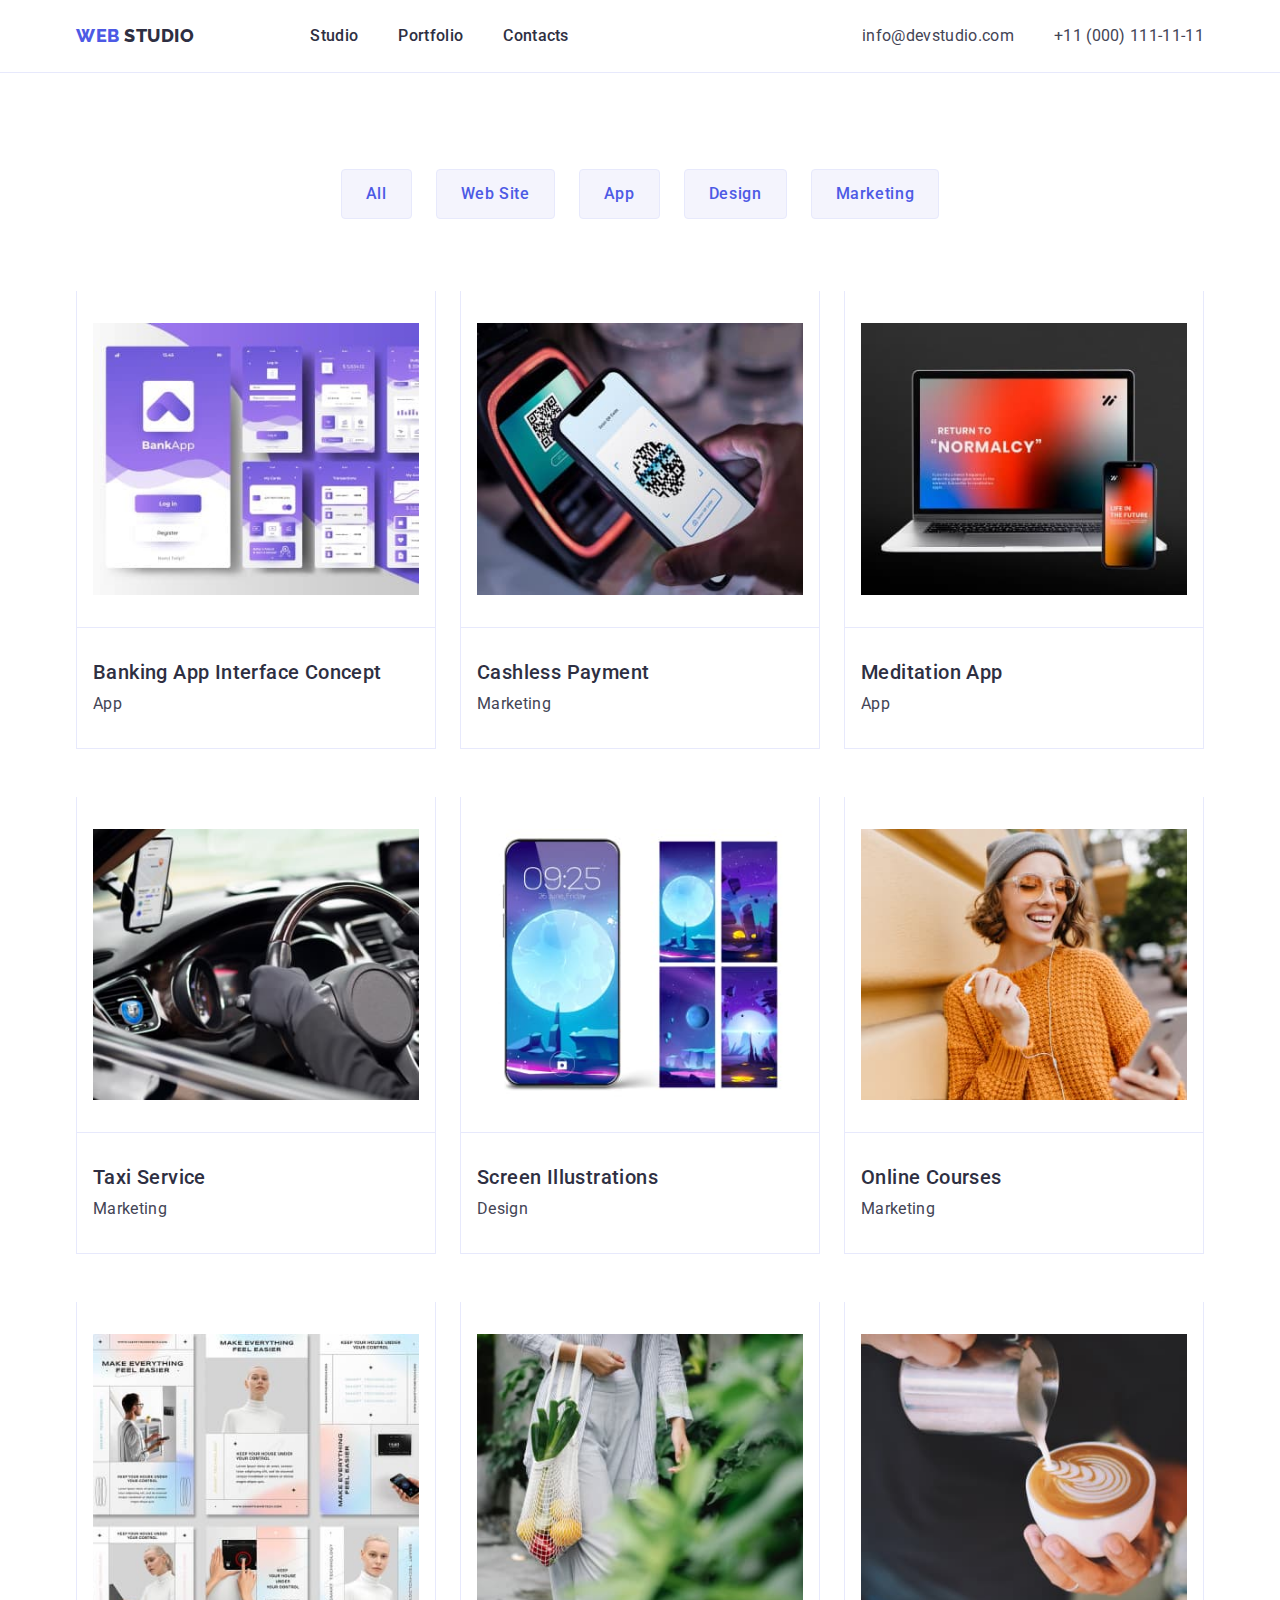
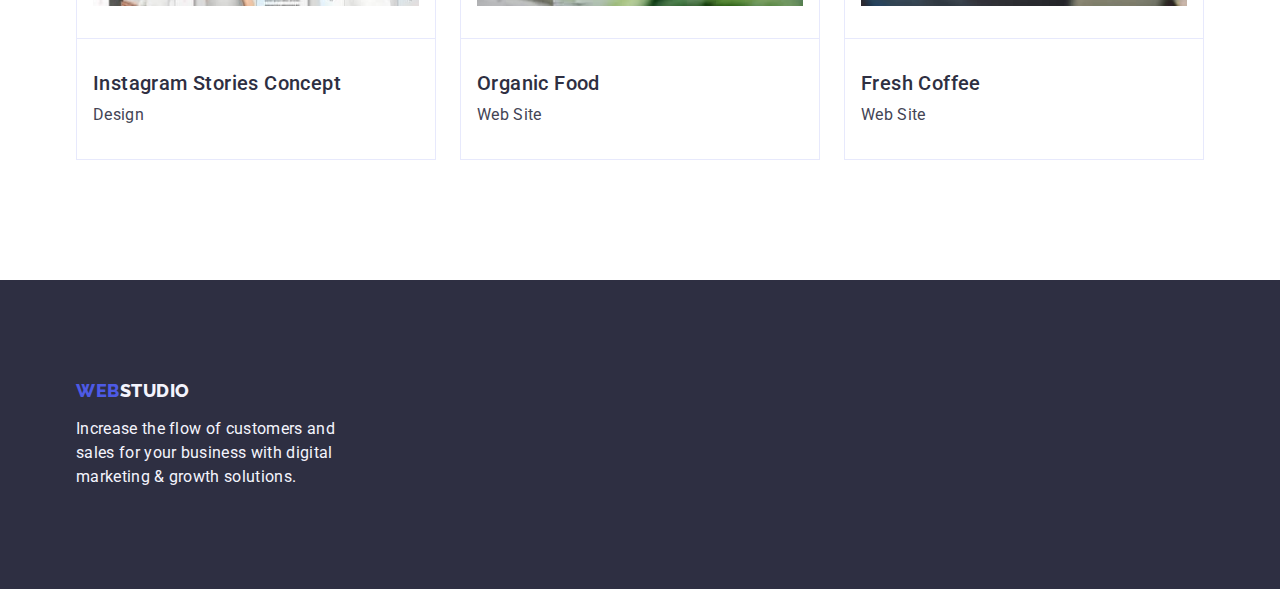
==== commit de0215df: "update" ====
--- a/portfolio.html
+++ b/portfolio.html
@@ -185,7 +185,7 @@
     <!-- footer -->
     <footer class="footer-style">
       <div class="container">
-        <a class="logo-part-one link" href="./index.html"
+        <a class="logo-footer link" href="./index.html"
         >Web<span class="logo-part-secondary link">Studio</span></a
       >
       <p class="footer-content">
--- a/css/styles.css
+++ b/css/styles.css
@@ -89,7 +89,7 @@
 .page-navigation {
   display: flex;
   align-items: center;
-  column-gap: 76px;
+  gap: 40px;
 }
 .menu {
   display: flex;
@@ -114,23 +114,14 @@
   font-weight: 800;
   font-size: 18px;
   line-height: 1.17;
-  display: flex;
-  align-items: center;
   letter-spacing: 0.03em;
   text-transform: uppercase;
   color: var(--secondary-text-color-theme-dark);
+  margin-right: 76px;
 }
 
 .logo-part-second {
-  font-family: 'Raleway', sans-serif;
-  font-weight: 800;
-  font-size: 18px;
-  line-height: 1.17;
-  display: flex;
-  align-items: center;
-  letter-spacing: 0.03em;
-  text-transform: uppercase;
-  color: var(--primary-background-color-theme-dark);
+color: var(--primary-background-color-theme-dark);
 }
 
 .menu-list-item {
@@ -139,6 +130,7 @@
   line-height: 1.5;
   letter-spacing: 0.02em;
   color: var(--primary-background-color-theme-dark);
+  padding: 24px 0;
 }
 .menu-list-item:hover,
 .menu-list-item:focus {
@@ -306,6 +298,17 @@
 
 /* Footer */
 
+.logo-footer {
+  font-family: 'Raleway', sans-serif;
+  font-weight: 800;
+  font-size: 18px;
+  line-height: 1.17;
+  letter-spacing: 0.03em;
+  text-transform: uppercase;
+  color: var(--secondary-text-color-theme-dark);
+  display: inline-block;
+  margin-bottom: 16px;
+}
 .footer-style {
   background-color: var(--primary-background-color-theme-dark);
   padding: 100px 0;
@@ -319,15 +322,7 @@
   max-width: 264px;
 }
 .logo-part-secondary {
-  font-family: 'Raleway';
-  font-weight: 800;
-  font-size: 18px;
-  line-height: 1.17;
-  display: flex;
-  align-items: center;
-  letter-spacing: 0.03em;
-  text-transform: uppercase;
-  color: var(--secondary-text-color-theme-light);
+ color: var(--secondary-text-color-theme-light);
 }
 
 /* PORTFOLIO */
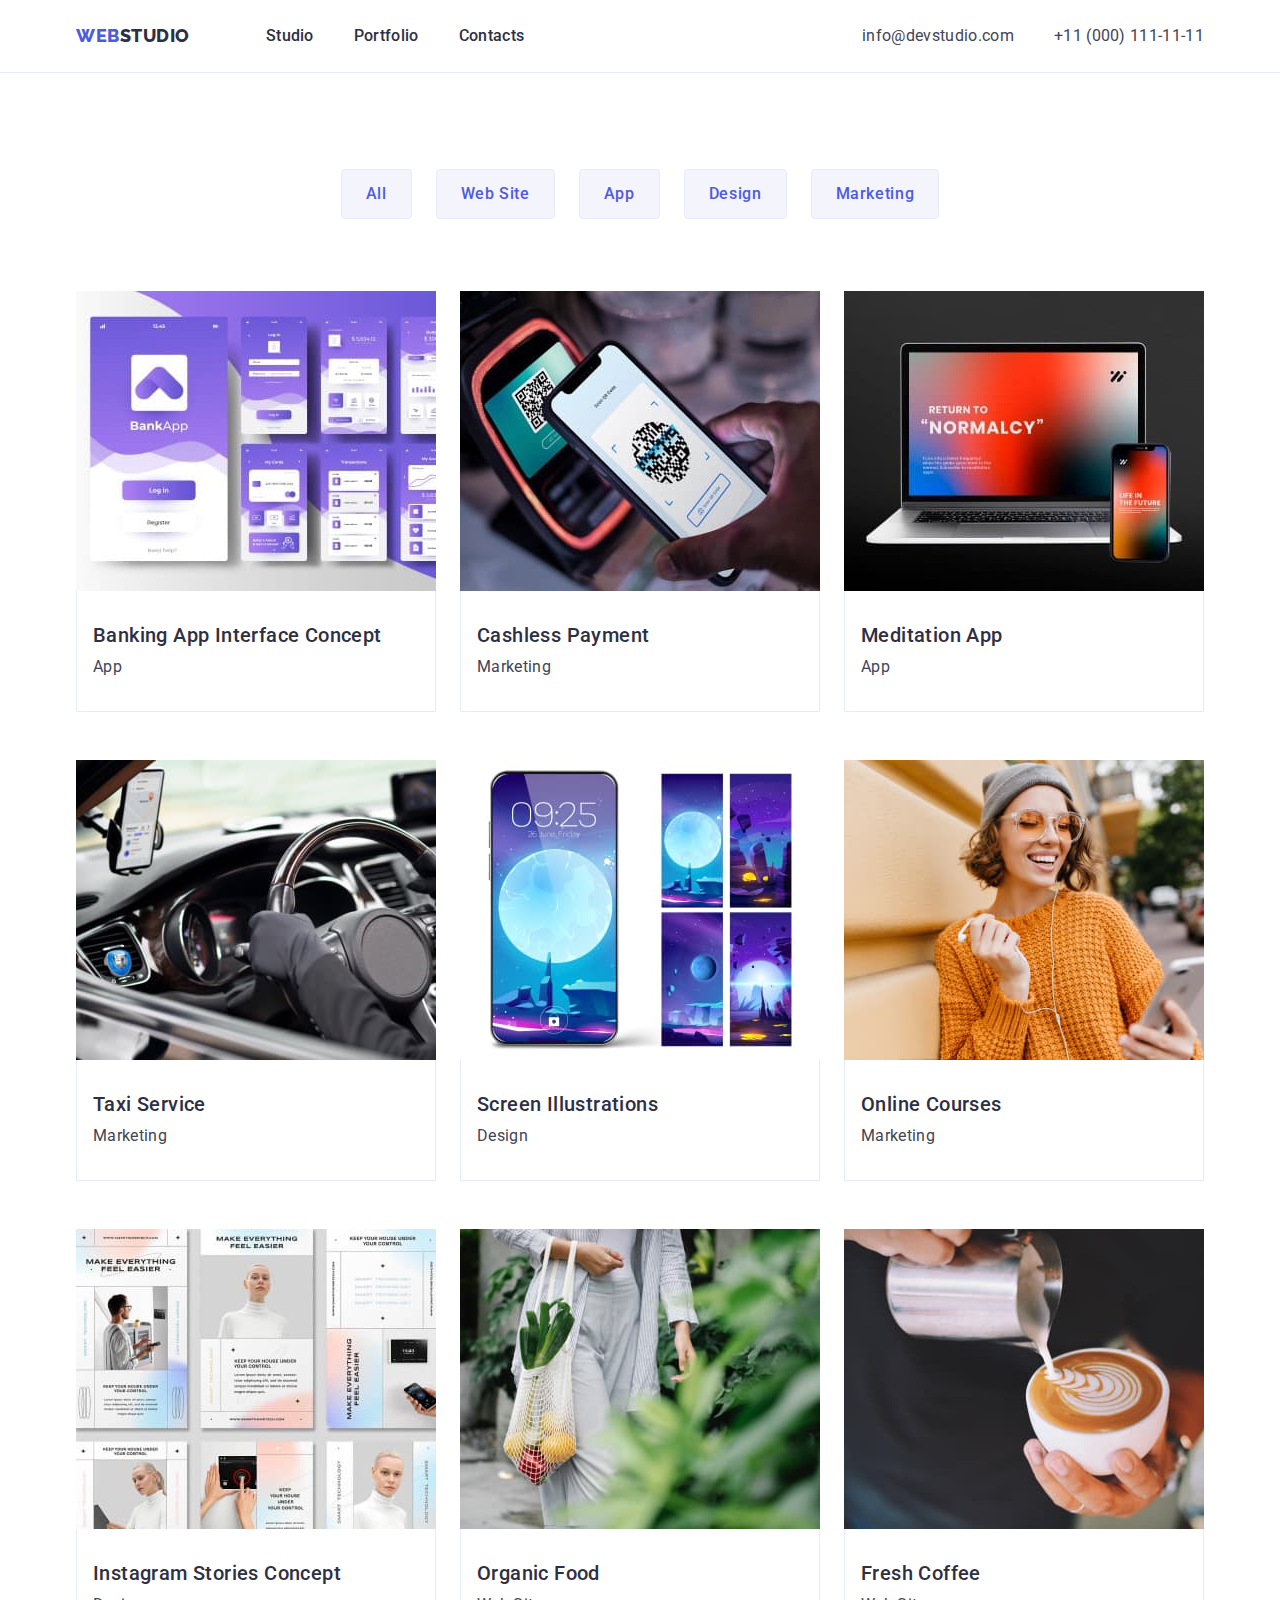
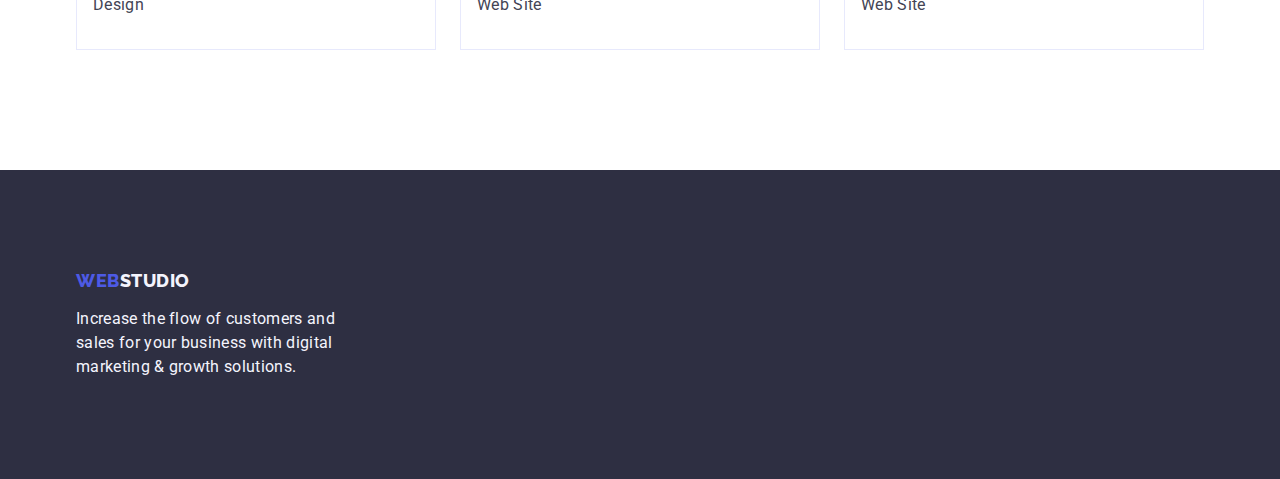
==== commit a1d87f89: "after mentor" ====
--- a/portfolio.html
+++ b/portfolio.html
@@ -23,7 +23,7 @@
       <div class="container page-header-container">
         <nav class="page-navigation">
           <a class="logo-part-one link" href="./index.html"
-            >Web <span class="logo-part-second link">Studio</span>
+            >Web<span class="logo-part-second link">Studio</span>
           </a>
           <ul class="menu list">
             <li><a class="menu-list-item link" href="./index.html">Studio</a></li>
@@ -61,7 +61,6 @@
           <li class="card-section-item">
             <a class="link" href=""
               ><img
-                class="card-style"
                 src="./images/portfolio/row01-pic-01.jpg"
                 alt="banking"
                 width="360"
@@ -76,8 +75,7 @@
           <li class="card-section-item">
             <a class="link" href="">
               <img
-                class="card-style"
-                src="./images/portfolio/row01-pic-02.jpg"
+               src="images/portfolio/row01-pic-02.jpg"
                 alt="cashless"
                 width="360"
               />
@@ -89,8 +87,7 @@
           <li class="card-section-item">
             <a class="link" href="">
               <img
-                class="card-style"
-                src="./images/portfolio/row01-pic-03.jpg"
+               src="./images/portfolio/row01-pic-03.jpg"
                 alt="meditation"
                 width="360"
               />
@@ -103,8 +100,7 @@
           <li class="card-section-item">
             <a class="link" href="">
               <img
-                class="card-style"
-                src="./images/portfolio/row02-pic-01.jpg"
+              src="./images/portfolio/row02-pic-01.jpg"
                 alt="taxi"
                 width="360"
               />
@@ -116,8 +112,7 @@
           <li class="card-section-item">
             <a class="link" href="">
               <img
-                class="card-style"
-                src="./images/portfolio/row02-pic-02.jpg"
+               src="./images/portfolio/row02-pic-02.jpg"
                 alt="screen"
                 width="360"
               />
@@ -129,8 +124,7 @@
           <li class="card-section-item">
             <a class="link" href="">
               <img
-                class="card-style"
-                src="./images/portfolio/row02-pic-03.jpg"
+               src="./images/portfolio/row02-pic-03.jpg"
                 alt="girl"
                 width="360"
               />
@@ -142,7 +136,6 @@
           <li class="card-section-item">
             <a class="link" href="">
               <img
-                class="card-style"
                 src="./images/portfolio/row03-pic-01.jpg"
                 alt="instagram"
                 width="360"
@@ -155,8 +148,7 @@
           <li class="card-section-item">
             <a class="link" href="">
               <img
-                class="card-style"
-                src="./images/portfolio/row03-pic-02.jpg"
+                 src="./images/portfolio/row03-pic-02.jpg"
                 alt="foog"
                 width="360"
               />
@@ -168,8 +160,7 @@
           <li class="card-section-item">
             <a class="link" href="">
               <img
-                class="card-style"
-                src="./images/portfolio/row03-pic-03.jpg"
+              src="./images/portfolio/row03-pic-03.jpg"
                 alt="coffee"
                 width="360"
               />
--- a/css/styles.css
+++ b/css/styles.css
@@ -79,21 +79,17 @@
 /* HEADER */
 
 .page-header {
+ border-bottom: 1px solid #e7e9fc;
+}
+
+.page-navigation {
   display: flex;
   align-items: center;
-  padding-top: 24px;
-  padding-bottom: 24px;
-  border-bottom: 1px solid #e7e9fc;
-}
-
-.page-navigation {
-  display: flex;
-  align-items: center;
+ }
+ 
+.menu {
+  display: flex;
   gap: 40px;
-}
-.menu {
-  display: flex;
-  column-gap: 40px;
   align-items: flex-end;
   /* align-items: center; */
 }
@@ -131,6 +127,7 @@
   letter-spacing: 0.02em;
   color: var(--primary-background-color-theme-dark);
   padding: 24px 0;
+  display: block;
 }
 .menu-list-item:hover,
 .menu-list-item:focus {
